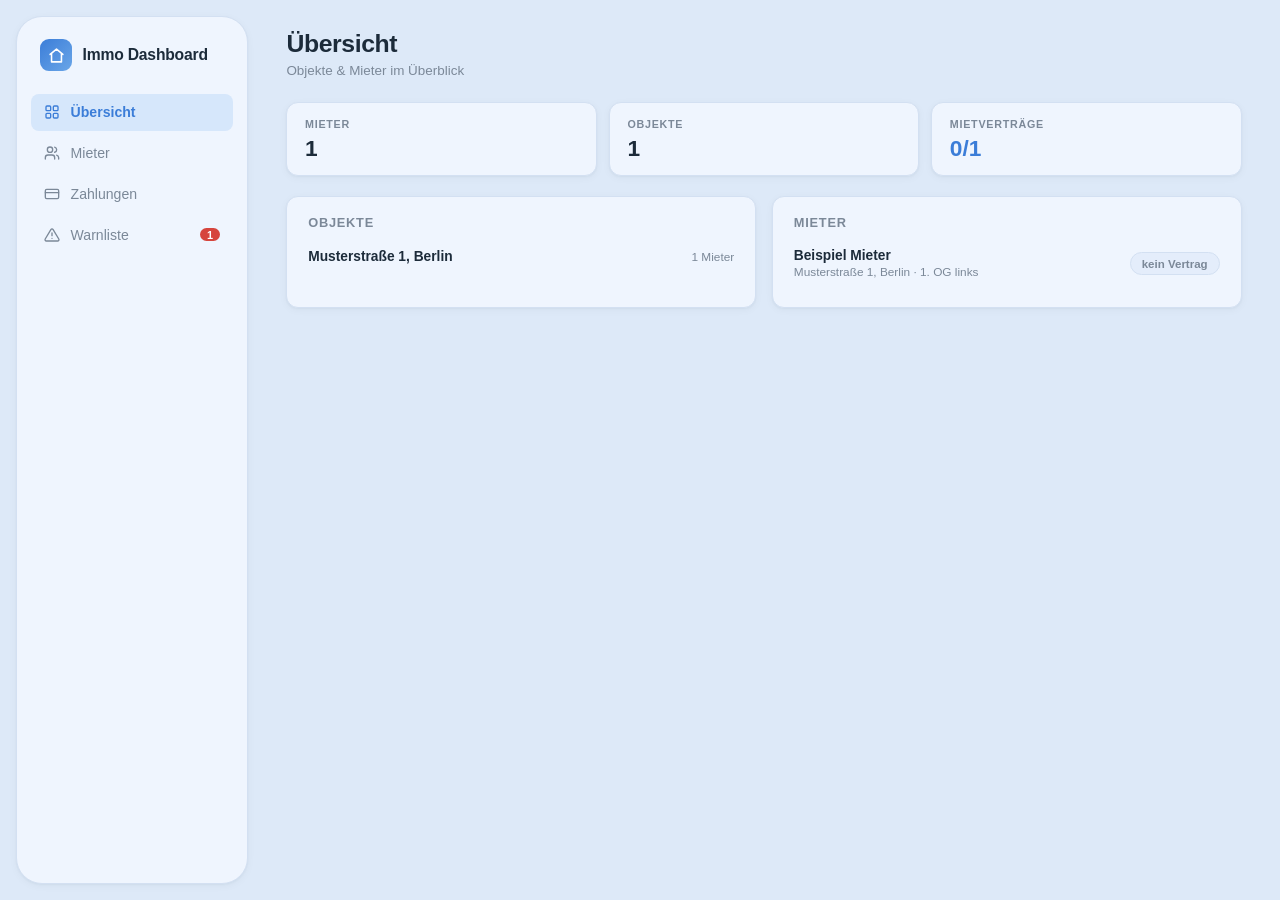
==== index.html @ cb917542 "Initial dashboard commit" ====
<!DOCTYPE html>
<html lang="de">
<head>
  <meta charset="UTF-8">
  <meta name="viewport" content="width=device-width, initial-scale=1.0">
  <title>Immo Dashboard</title>
  <link rel="stylesheet" href="style.css?v=8">
</head>
<body>
  <div class="layout">

    <!-- ── SIDEBAR ── -->
    <aside class="sidebar">
      <div class="brand">
        <div class="logo">
          <svg width="17" height="17" viewBox="0 0 24 24" fill="none" stroke="currentColor" stroke-width="2.2" stroke-linecap="round" stroke-linejoin="round"><path d="M3 10.5 12 3l9 7.5"/><path d="M5 9.5V21h14V9.5"/></svg>
        </div>
        Immo Dashboard
      </div>
      <nav class="side-nav">
        <button class="nav-item active" data-tab="uebersicht">
          <svg width="16" height="16" viewBox="0 0 24 24" fill="none" stroke="currentColor" stroke-width="2" stroke-linecap="round"><rect x="3" y="3" width="7" height="7" rx="1.5"/><rect x="14" y="3" width="7" height="7" rx="1.5"/><rect x="3" y="14" width="7" height="7" rx="1.5"/><rect x="14" y="14" width="7" height="7" rx="1.5"/></svg>
          Übersicht
        </button>
        <button class="nav-item" data-tab="mieter">
          <svg width="16" height="16" viewBox="0 0 24 24" fill="none" stroke="currentColor" stroke-width="2" stroke-linecap="round" stroke-linejoin="round"><path d="M16 21v-2a4 4 0 0 0-4-4H6a4 4 0 0 0-4 4v2"/><circle cx="9" cy="7" r="4"/><path d="M22 21v-2a4 4 0 0 0-3-3.87"/><path d="M16 3.13a4 4 0 0 1 0 7.75"/></svg>
          Mieter
        </button>
        <button class="nav-item" data-tab="zahlungen">
          <svg width="16" height="16" viewBox="0 0 24 24" fill="none" stroke="currentColor" stroke-width="2" stroke-linecap="round" stroke-linejoin="round"><rect x="2" y="5" width="20" height="14" rx="2"/><path d="M2 10h20"/></svg>
          Zahlungen
        </button>
        <button class="nav-item" data-tab="warnliste">
          <svg width="16" height="16" viewBox="0 0 24 24" fill="none" stroke="currentColor" stroke-width="2" stroke-linecap="round" stroke-linejoin="round"><path d="M10.3 3.86 1.82 18a2 2 0 0 0 1.71 3h16.94a2 2 0 0 0 1.71-3L13.7 3.86a2 2 0 0 0-3.4 0Z"/><path d="M12 9v4"/><path d="M12 17h.01"/></svg>
          Warnliste <span id="warn-badge"></span>
        </button>
      </nav>
    </aside>

    <!-- ── CONTENT ── -->
    <main class="content">
      <header>
        <div class="header-top">
          <div>
            <h1 id="page-title">Übersicht</h1>
            <p class="subtitle" id="page-subtitle">Mietzahlungen</p>
          </div>
          <button class="btn-primary" id="header-action" onclick="headerAction(event)" style="display:none">+ Mieter hinzufügen</button>
        </div>
      </header>

      <!-- ── ÜBERSICHT ── -->
      <div id="tab-uebersicht" class="tab active">
        <div class="kpi-grid" id="ue-kpis"></div>
        <div class="grid-2">
          <div class="panel">
            <h3>Objekte</h3>
            <div id="ue-objekt-list"></div>
          </div>
          <div class="panel">
            <h3>Mieter</h3>
            <div id="ue-mieter-list"></div>
          </div>
        </div>
      </div>

      <!-- ── MIETER ── -->
      <div id="tab-mieter" class="tab">
        <div class="filter-bar filter-bar-2">
          <input id="m-search" placeholder="Suche Mieter / Objekt..." oninput="renderMieter()">
          <select id="m-objekt-filter" onchange="renderMieter()"><option value="">Alle Objekte</option></select>
          <button class="btn-outline" onclick="resetMieterFilter()">Zurücksetzen</button>
        </div>
        <div class="table-wrap">
          <table id="mieter-table">
            <thead>
              <tr>
                <th>Mieter</th>
                <th>Objekt</th>
                <th>Fällig am</th>
                <th>IBAN</th>
                <th>Mietvertrag</th>
              </tr>
            </thead>
            <tbody id="mieter-tbody"></tbody>
          </table>
        </div>
        <p class="empty-hint" id="mieter-empty">Noch keine Mieter angelegt.</p>
      </div>

      <!-- ── ZAHLUNGEN ── -->
      <div id="tab-zahlungen" class="tab">
        <div class="alert" id="zahlungen-alert" style="display:none"></div>
        <div class="filter-bar">
          <input id="z-search" placeholder="Suche Mieter / Objekt..." oninput="renderZahlungen()">
          <select id="z-status-filter" onchange="renderZahlungen()">
            <option value="">Alle Stati</option>
            <option value="bezahlt">Bezahlt</option>
            <option value="teilzahlung">Teilzahlung</option>
            <option value="offen">Offen</option>
            <option value="ueberfaellig">Überfällig</option>
          </select>
          <select id="z-objekt-filter" onchange="renderZahlungen()"><option value="">Alle Objekte</option></select>
          <select id="monat-select" onchange="onMonatChange()"></select>
          <button class="btn-outline" onclick="resetZahlungenFilter()">Zurücksetzen</button>
        </div>
        <div class="table-wrap">
          <table id="zahlungen-table">
            <thead>
              <tr>
                <th>Mieter</th>
                <th>Objekt</th>
                <th class="text-right">Monatsmiete</th>
                <th>Fällig am</th>
                <th>Bezahlt am</th>
                <th class="text-right">Offener Betrag</th>
                <th>Status</th>
              </tr>
            </thead>
            <tbody id="zahlungen-tbody"></tbody>
          </table>
        </div>
        <p class="empty-hint" id="zahlungen-empty" style="display:none">Keine Mieter für diesen Monat gefunden.</p>
      </div>

      <!-- ── WARNLISTE ── -->
      <div id="tab-warnliste" class="tab">
        <div class="toolbar">
          <div class="filter-inline">
            <label class="inline-label">Monat</label>
            <select id="warn-monat-select" onchange="renderWarnliste()"></select>
          </div>
        </div>
        <div id="warn-stats" class="kpi-grid"></div>
        <div id="warn-cards"></div>
        <p class="empty-hint success" id="warn-empty" style="display:none">✓ Alle Mietzahlungen für diesen Monat eingegangen.</p>

        <div id="unklar-section" style="display:none">
          <h3 class="section-title" style="margin-top:2rem">Unklare Zahlungen</h3>
          <p class="text-muted" style="margin-bottom:.75rem">Eingegangene Beträge ohne eindeutige Zuordnung – bitte manuell zuordnen oder verwerfen.</p>
          <div id="unklar-cards"></div>
        </div>
      </div>
    </main>
  </div>

  <!-- ── DIALOGS ── -->
  <div id="context-menu" class="context-menu" style="display:none"></div>
  <input type="file" id="ctx-vertrag-input" accept=".pdf,image/*" hidden>
  <input type="file" id="vertrag-new-input" accept=".pdf,image/*" hidden>
  <div id="vertrag-status" class="vertrag-status" style="display:none"></div>
  <div id="overlay" class="overlay" onclick="closeAllDialogs()"></div>

  <dialog id="mieter-dialog">
    <h3 id="mieter-dialog-title">Mieter hinzufügen</h3>
    <div class="dialog-note" id="vertrag-attached"></div>
    <form id="mieter-form" onsubmit="saveMieter(event)">
      <input type="hidden" id="mieter-id">
      <label>Name *<input type="text" id="m-name" required placeholder="Max Mustermann"></label>
      <label>Objekt *<input type="text" id="m-objekt" required placeholder="Musterstr. 1, Berlin"></label>
      <label>Wohnung / Zimmer<input type="text" id="m-einheit" placeholder="OG links / Zimmer 2"></label>
      <label>Soll-Miete (€) *<input type="number" id="m-miete" required min="0" step="0.01" placeholder="850.00"></label>
      <label>Fällig am (Tag) *<input type="number" id="m-faellig" required min="1" max="28" placeholder="1"></label>
      <label>IBAN<input type="text" id="m-iban" placeholder="DE12 3456 7890 1234 5678 90"></label>
      <label>Verwendungszweck (Schlüsselwort)<input type="text" id="m-vwz" placeholder="Miete OG links"></label>
      <label>Mietvertrag (PDF/Bild)<input type="file" id="m-vertrag" accept=".pdf,image/*"></label>
      <div class="dialog-actions">
        <button type="button" class="btn-ghost" onclick="closeAllDialogs()">Abbrechen</button>
        <button type="submit" class="btn-primary">Speichern</button>
      </div>
    </form>
  </dialog>

  <dialog id="zahlung-dialog">
    <h3>Zahlung eintragen</h3>
    <form id="zahlung-form" onsubmit="saveZahlung(event)">
      <input type="hidden" id="z-mieter-id">
      <input type="hidden" id="z-monat">
      <label>Mieter<select id="z-mieter-select" onchange="prefillZahlung()"></select></label>
      <label>Betrag (€) *<input type="number" id="z-betrag" required min="0" step="0.01"></label>
      <label>Datum *<input type="date" id="z-datum" required></label>
      <label>Notiz<input type="text" id="z-notiz" placeholder="z.B. bar erhalten"></label>
      <div class="dialog-actions">
        <button type="button" class="btn-ghost" onclick="closeAllDialogs()">Abbrechen</button>
        <button type="submit" class="btn-primary">Speichern</button>
      </div>
    </form>
  </dialog>

  <script src="app.js?v=10"></script>
</body>
</html>
---- style.css ----
:root {
  --bg: #dde9f8;
  --surface: #eff5fe;
  --surface2: #e4edfb;
  --border: #d3e0f2;
  --border-strong: #bdd0ea;
  --accent: #3b7dd8;
  --accent-hover: #2e6cc4;
  --accent-light: #d6e7fb;
  --success: #1e9e5a;
  --success-bg: #e7f6ee;
  --success-border: #c4e8d4;
  --warn: #c8860d;
  --warn-bg: #fdf4e0;
  --warn-border: #f0ddb0;
  --danger: #d6453d;
  --danger-bg: #fcebea;
  --danger-border: #f4c7c4;
  --text: #1c2b3a;
  --text-muted: #7b8898;
  --radius: 12px;
  --radius-sm: 8px;
  --shadow: 0 1px 2px rgba(28,43,58,.04), 0 2px 8px rgba(28,43,58,.04);
}

* { box-sizing: border-box; margin: 0; padding: 0; }

body {
  font-family: -apple-system, BlinkMacSystemFont, 'Segoe UI', Roboto, sans-serif;
  background: var(--bg);
  color: var(--text);
  min-height: 100vh;
  font-size: 14px;
  -webkit-font-smoothing: antialiased;
}

/* ── LAYOUT ── */
.layout { display: flex; min-height: 100vh; }

.sidebar {
  width: 232px;
  flex-shrink: 0;
  background: var(--surface);
  border: 1px solid var(--border);
  border-radius: 26px;
  padding: 1.4rem .9rem;
  position: sticky;
  top: 1rem;
  height: calc(100vh - 2rem);
  margin: 1rem 0 1rem 1rem;
  box-shadow: var(--shadow);
}

.brand {
  display: flex;
  align-items: center;
  gap: .65rem;
  font-weight: 700;
  font-size: .98rem;
  letter-spacing: -.2px;
  color: var(--text);
  padding: 0 .55rem 1.4rem;
}

.logo {
  width: 32px;
  height: 32px;
  border-radius: 9px;
  background: linear-gradient(135deg, #3b7dd8, #6aa6e8);
  display: grid;
  place-items: center;
  color: #fff;
  flex-shrink: 0;
}

.side-nav { display: flex; flex-direction: column; gap: .25rem; }

.nav-item {
  display: flex;
  align-items: center;
  gap: .65rem;
  width: 100%;
  text-align: left;
  background: none;
  border: none;
  padding: .65rem .8rem;
  border-radius: var(--radius-sm);
  color: var(--text-muted);
  font-size: .88rem;
  font-weight: 500;
  cursor: pointer;
  transition: background .15s, color .15s;
}
.nav-item svg { flex-shrink: 0; }
.nav-item:hover { background: var(--surface2); color: var(--text); }
.nav-item.active { background: var(--accent-light); color: var(--accent); font-weight: 600; }

#warn-badge {
  background: var(--danger);
  color: #fff;
  border-radius: 99px;
  font-size: .68rem;
  padding: .06rem .42rem;
  margin-left: auto;
  font-weight: 700;
}

.content {
  flex: 1;
  min-width: 0;
  padding: 1.9rem 2.4rem 4rem;
  max-width: 1180px;
}

/* ── HEADER ── */
header { margin-bottom: 1.5rem; }

.header-top {
  display: flex;
  align-items: flex-start;
  justify-content: space-between;
  gap: 1rem;
}

.header-top h1 {
  font-size: 1.55rem;
  font-weight: 700;
  letter-spacing: -.4px;
  color: var(--text);
  line-height: 1.15;
}

.subtitle {
  font-size: .84rem;
  color: var(--text-muted);
  margin-top: .25rem;
}

/* ── TABS ── */
.tab { display: none; }
.tab.active { display: block; }

/* ── KPI CARDS ── */
.kpi-grid {
  display: grid;
  grid-template-columns: repeat(auto-fit, minmax(148px, 1fr));
  gap: .75rem;
  margin-bottom: 1.25rem;
}

.kpi {
  background: var(--surface);
  border: 1px solid var(--border);
  border-radius: var(--radius);
  padding: .95rem 1.1rem;
  box-shadow: var(--shadow);
}
.kpi .label {
  font-size: .67rem;
  text-transform: uppercase;
  letter-spacing: .07em;
  color: var(--text-muted);
  font-weight: 600;
  margin-bottom: .45rem;
}
.kpi .value { font-size: 1.42rem; font-weight: 700; color: var(--text); line-height: 1; }
.kpi.green .value { color: var(--success); }
.kpi.red .value { color: var(--danger); }
.kpi.warn .value { color: var(--warn); }
.kpi.accent .value { color: var(--accent); }

/* ── ÜBERSICHT PANELS ── */
.grid-2 {
  display: grid;
  grid-template-columns: 1fr 1fr;
  gap: 1rem;
}

.panel {
  background: var(--surface);
  border: 1px solid var(--border);
  border-radius: var(--radius);
  padding: 1.1rem 1.3rem;
  box-shadow: var(--shadow);
}
.panel h3 {
  font-size: .8rem;
  font-weight: 600;
  text-transform: uppercase;
  letter-spacing: .06em;
  color: var(--text-muted);
  margin-bottom: .5rem;
}

.mini-row {
  display: flex;
  align-items: center;
  justify-content: space-between;
  gap: 1rem;
  padding: .65rem 0;
  border-top: 1px solid var(--surface2);
}
.mini-row:first-of-type { border-top: none; }
.mini-main { font-weight: 600; font-size: .86rem; color: var(--text); }
.mini-sub { font-size: .74rem; color: var(--text-muted); margin-top: .12rem; }
.mini-right { text-align: right; flex-shrink: 0; }
.mini-amount { font-weight: 700; font-size: .9rem; }
.mini-amount.red { color: var(--danger); }
.mini-amount.green { color: var(--success); }
.mini-empty { color: var(--text-muted); font-size: .84rem; padding: 1.2rem 0; text-align: center; }

/* ── ALERT ── */
.alert {
  background: var(--warn-bg);
  border: 1px solid var(--warn-border);
  color: #8a5f15;
  padding: .8rem 1.1rem;
  border-radius: var(--radius);
  font-size: .85rem;
  margin-bottom: 1.25rem;
  font-weight: 500;
}

/* ── FILTER BAR ── */
.filter-bar {
  display: grid;
  grid-template-columns: 2fr 1fr 1fr 1fr auto;
  gap: .6rem;
  margin-bottom: 1.25rem;
}
.filter-bar-2 { grid-template-columns: 2fr 1fr auto; }

.filter-bar input, .filter-bar select {
  background: var(--surface);
  color: var(--text);
  border: 1px solid var(--border);
  padding: .6rem .85rem;
  border-radius: var(--radius-sm);
  font-size: .85rem;
  outline: none;
  transition: border-color .15s, box-shadow .15s;
}
.filter-bar input:focus, .filter-bar select:focus {
  border-color: var(--accent);
  box-shadow: 0 0 0 3px rgba(59,125,216,.13);
}

.filter-inline { display: flex; align-items: center; gap: .6rem; }
.inline-label { font-size: .78rem; color: var(--text-muted); font-weight: 600; }

/* ── TOOLBAR ── */
.toolbar {
  display: flex;
  align-items: center;
  justify-content: space-between;
  margin-bottom: 1.25rem;
  gap: .75rem;
  flex-wrap: wrap;
}

/* ── BUTTONS ── */
.btn-primary {
  background: var(--accent);
  color: #fff;
  border: none;
  padding: .6rem 1.1rem;
  border-radius: var(--radius-sm);
  cursor: pointer;
  font-size: .85rem;
  font-weight: 600;
  transition: background .15s;
}
.btn-primary:hover { background: var(--accent-hover); }

.btn-outline {
  background: var(--surface);
  color: var(--text);
  border: 1px solid var(--border-strong);
  padding: .6rem 1.1rem;
  border-radius: var(--radius-sm);
  cursor: pointer;
  font-size: .85rem;
  font-weight: 600;
  transition: background .15s, border-color .15s;
}
.btn-outline:hover { background: var(--surface2); }

.btn-ghost {
  background: none;
  color: var(--text-muted);
  border: none;
  padding: .6rem .9rem;
  border-radius: var(--radius-sm);
  cursor: pointer;
  font-size: .85rem;
  font-weight: 500;
  transition: color .15s;
}
.btn-ghost:hover { color: var(--text); }

/* ── KONTEXTMENÜ ── */
.context-menu {
  position: fixed;
  z-index: 400;
  background: var(--surface);
  border: 1px solid var(--border);
  border-radius: 12px;
  box-shadow: 0 10px 32px rgba(28,43,58,.16);
  padding: .35rem;
  min-width: 200px;
}
.context-menu button {
  display: block;
  width: 100%;
  text-align: left;
  padding: .55rem .8rem;
  border: none;
  background: none;
  font-size: .85rem;
  color: var(--text);
  border-radius: 8px;
  cursor: pointer;
}
.context-menu button:hover { background: var(--accent-light); }
.context-menu button.danger { color: var(--danger); }
.context-menu button.danger:hover { background: var(--danger-bg); }
.context-menu .sep { height: 1px; background: var(--border); margin: .3rem .5rem; }

/* ── TABLES ── */
.table-wrap {
  background: var(--surface);
  border: 1px solid var(--border);
  border-radius: var(--radius);
  overflow: hidden;
  box-shadow: var(--shadow);
}

table { width: 100%; border-collapse: collapse; }

thead tr { background: var(--surface2); border-bottom: 1px solid var(--border); }
th {
  text-align: left;
  padding: .8rem 1.1rem;
  font-size: .67rem;
  text-transform: uppercase;
  letter-spacing: .05em;
  color: var(--text-muted);
  font-weight: 600;
  white-space: nowrap;
}

td {
  padding: .85rem 1.1rem;
  border-top: 1px solid var(--border);
  font-size: .85rem;
  vertical-align: middle;
}
tbody tr:first-child td { border-top: none; }
tbody tr:hover { background: #e4edfb; }

.row-name { font-weight: 600; color: var(--text); }
.row-sub { font-size: .75rem; color: var(--text-muted); margin-top: .15rem; }

/* ── SELECT (default) ── */
select {
  background: var(--surface);
  color: var(--text);
  border: 1px solid var(--border);
  padding: .55rem .8rem;
  border-radius: var(--radius-sm);
  font-size: .82rem;
  cursor: pointer;
  outline: none;
}
select:focus { border-color: var(--accent); }

/* ── STATUS BADGES ── */
.badge {
  display: inline-block;
  padding: .26rem .7rem;
  border-radius: 999px;
  font-size: .72rem;
  font-weight: 600;
  border: 1px solid transparent;
  white-space: nowrap;
}
.badge-success { background: var(--success-bg); color: var(--success); border-color: var(--success-border); }
.badge-warn    { background: var(--warn-bg);    color: var(--warn);    border-color: var(--warn-border); }
.badge-danger  { background: var(--danger-bg);  color: var(--danger);  border-color: var(--danger-border); }
.badge-muted   { background: var(--surface2);   color: var(--text-muted); border-color: var(--border); }

/* ── WARNLISTE ── */
.warn-card {
  background: var(--surface);
  border: 1px solid var(--border);
  border-left: 3px solid var(--danger);
  border-radius: var(--radius);
  padding: 1rem 1.25rem;
  display: flex;
  flex-direction: column;
  gap: .4rem;
  box-shadow: var(--shadow);
  margin-bottom: .75rem;
}
.warn-card.partial { border-left-color: var(--warn); }
.warn-card-header { display: flex; align-items: center; justify-content: space-between; gap: 1rem; }
.warn-card h3 { font-size: .92rem; color: var(--text); }
.warn-card .sub { font-size: .78rem; color: var(--text-muted); }
.warn-card .amount { font-size: 1.05rem; font-weight: 700; color: var(--danger); }
.warn-card.partial .amount { color: var(--warn); }

/* ── MIETVERTRAG AUTO-AUSLESEN ── */
.vertrag-status {
  position: fixed;
  bottom: 1.25rem;
  right: 1.25rem;
  background: var(--text);
  color: #fff;
  padding: .75rem 1.15rem;
  border-radius: var(--radius-sm);
  font-size: .82rem;
  z-index: 300;
  box-shadow: 0 8px 24px rgba(28,43,58,.25);
  max-width: 340px;
}

.dialog-note {
  display: none;
  background: var(--success-bg);
  border: 1px solid var(--success-border);
  color: var(--success);
  font-size: .76rem;
  font-weight: 600;
  padding: .5rem .7rem;
  border-radius: 6px;
  margin-bottom: 1rem;
}

/* ── DIALOGS ── */
.overlay {
  display: none;
  position: fixed; inset: 0;
  background: rgba(28,43,58,.4);
  backdrop-filter: blur(4px);
  z-index: 100;
}
.overlay.open { display: block; }

dialog {
  position: fixed;
  top: 50%; left: 50%;
  transform: translate(-50%, -50%);
  background: var(--surface);
  border: 1px solid var(--border);
  border-radius: 14px;
  padding: 1.75rem 2rem;
  width: min(440px, 95vw);
  z-index: 200;
  box-shadow: 0 16px 48px rgba(28,43,58,.18);
  color: var(--text);
}
dialog h3 { margin-bottom: 1.2rem; font-size: 1.05rem; }

dialog label {
  display: flex;
  flex-direction: column;
  gap: .3rem;
  margin-bottom: .85rem;
  font-size: .7rem;
  color: var(--text-muted);
  font-weight: 600;
  letter-spacing: .04em;
  text-transform: uppercase;
}
dialog input, dialog select {
  background: var(--surface);
  color: var(--text);
  border: 1px solid var(--border);
  padding: .6rem .8rem;
  border-radius: var(--radius-sm);
  font-size: .9rem;
  outline: none;
  width: 100%;
}
dialog input:focus, dialog select:focus {
  border-color: var(--accent);
  box-shadow: 0 0 0 3px rgba(59,125,216,.13);
}

.dialog-actions { display: flex; justify-content: flex-end; gap: .5rem; margin-top: 1.25rem; }

/* ── UNKLARE ZAHLUNGEN ── */
.match-select {
  background: var(--surface);
  color: var(--text);
  border: 1px solid var(--border);
  padding: .35rem .55rem;
  border-radius: 6px;
  font-size: .78rem;
  max-width: 180px;
}
.section-title { font-size: .95rem; font-weight: 600; color: var(--text); margin-bottom: .4rem; }

/* ── MISC ── */
.empty-hint { text-align: center; color: var(--text-muted); padding: 3rem; font-size: .88rem; }
.empty-hint.success { color: var(--success); }
.text-right { text-align: right; }
.text-muted { color: var(--text-muted); }

@media (max-width: 980px) {
  .layout { flex-direction: column; }
  .sidebar {
    width: auto;
    height: auto;
    position: static;
    display: flex;
    align-items: center;
    gap: .5rem;
    padding: .7rem 1rem;
    border: 1px solid var(--border);
    border-radius: 20px;
    margin: .75rem;
  }
  .brand { padding: 0 .75rem 0 0; }
  .side-nav { flex-direction: row; flex-wrap: wrap; }
  .nav-item { width: auto; }
  .content { padding: 1.25rem 1.25rem 3rem; }
  .filter-bar { grid-template-columns: 1fr 1fr; }
  .filter-bar-2 { grid-template-columns: 1fr; }
  .grid-2 { grid-template-columns: 1fr; }
}
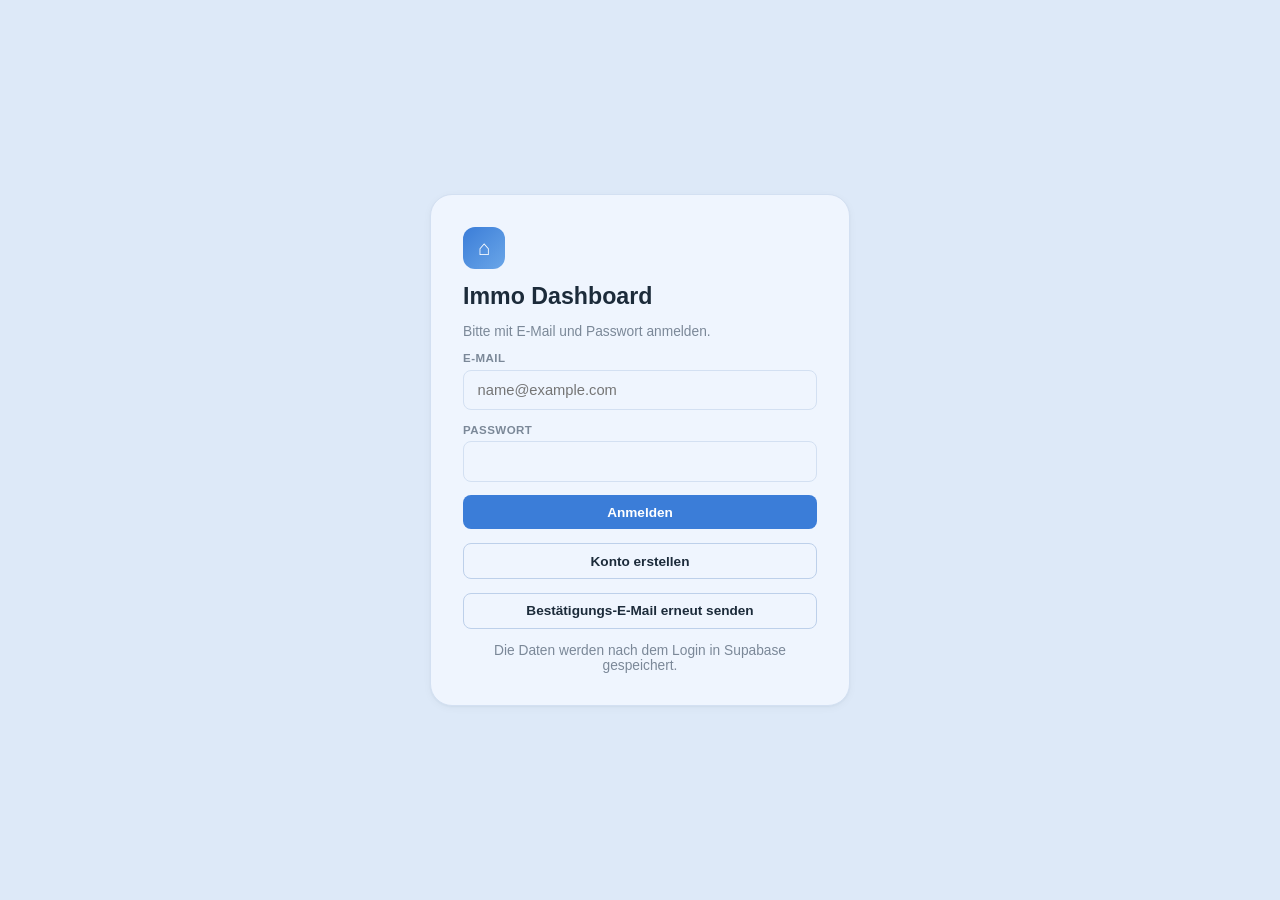
==== commit c80cb523: "Deploy Supabase-backed immo dashboard" ====
--- a/index.html
+++ b/index.html
@@ -7,7 +7,22 @@
   <link rel="stylesheet" href="style.css?v=8">
 </head>
 <body>
-  <div class="layout">
+  <div id="auth-screen" class="auth-screen">
+    <form class="auth-card" onsubmit="loginWithEmail(event)">
+      <div class="auth-logo">⌂</div>
+      <h1>Immo Dashboard</h1>
+      <p>Bitte mit E-Mail und Passwort anmelden.</p>
+      <label>E-Mail<input type="email" id="auth-email" required autocomplete="email" placeholder="name@example.com"></label>
+      <label>Passwort<input type="password" id="auth-password" required autocomplete="current-password" minlength="6"></label>
+      <div id="auth-status" class="auth-status" style="display:none"></div>
+      <button type="submit" class="btn-primary">Anmelden</button>
+      <button type="button" class="btn-outline" onclick="signUpWithEmail()">Konto erstellen</button>
+      <button type="button" class="btn-outline" onclick="resendConfirmationEmail()">Bestätigungs-E-Mail erneut senden</button>
+      <p class="auth-hint">Die Daten werden nach dem Login in Supabase gespeichert.</p>
+    </form>
+  </div>
+
+  <div class="layout" style="display:none">
 
     <!-- ── SIDEBAR ── -->
     <aside class="sidebar">
@@ -45,7 +60,11 @@
             <h1 id="page-title">Übersicht</h1>
             <p class="subtitle" id="page-subtitle">Mietzahlungen</p>
           </div>
-          <button class="btn-primary" id="header-action" onclick="headerAction(event)" style="display:none">+ Mieter hinzufügen</button>
+          <div class="user-tools">
+            <span id="user-label" class="user-label"></span>
+            <button class="btn-outline" id="logout-btn" onclick="logout()">Logout</button>
+            <button class="btn-primary" id="header-action" onclick="headerAction(event)" style="display:none">+ Mieter hinzufügen</button>
+          </div>
         </div>
       </header>
 
@@ -148,6 +167,7 @@
   <div id="context-menu" class="context-menu" style="display:none"></div>
   <input type="file" id="ctx-vertrag-input" accept=".pdf,image/*" hidden>
   <input type="file" id="vertrag-new-input" accept=".pdf,image/*" hidden>
+  <input type="file" id="ctx-beleg-input" accept=".pdf,image/*" hidden>
   <div id="vertrag-status" class="vertrag-status" style="display:none"></div>
   <div id="overlay" class="overlay" onclick="closeAllDialogs()"></div>
 
@@ -180,6 +200,8 @@
       <label>Betrag (€) *<input type="number" id="z-betrag" required min="0" step="0.01"></label>
       <label>Datum *<input type="date" id="z-datum" required></label>
       <label>Notiz<input type="text" id="z-notiz" placeholder="z.B. bar erhalten"></label>
+      <label>Beleg (PDF/Bild)<input type="file" id="z-beleg" accept=".pdf,image/*"></label>
+      <div class="dialog-note" id="z-beleg-note"></div>
       <div class="dialog-actions">
         <button type="button" class="btn-ghost" onclick="closeAllDialogs()">Abbrechen</button>
         <button type="submit" class="btn-primary">Speichern</button>
@@ -187,6 +209,6 @@
     </form>
   </dialog>
 
-  <script src="app.js?v=10"></script>
+  <script type="module" src="app.js?v=14"></script>
 </body>
 </html>
--- a/style.css
+++ b/style.css
@@ -34,6 +34,70 @@
   -webkit-font-smoothing: antialiased;
 }
 
+/* ── LOGIN ── */
+.auth-screen {
+  min-height: 100vh;
+  display: grid;
+  place-items: center;
+  padding: 1.5rem;
+}
+.auth-card {
+  width: min(420px, 100%);
+  background: var(--surface);
+  border: 1px solid var(--border);
+  border-radius: 22px;
+  box-shadow: var(--shadow);
+  padding: 2rem;
+  display: flex;
+  flex-direction: column;
+  gap: .85rem;
+}
+.auth-logo {
+  width: 42px;
+  height: 42px;
+  border-radius: 12px;
+  background: linear-gradient(135deg, #3b7dd8, #6aa6e8);
+  color: #fff;
+  display: grid;
+  place-items: center;
+  font-weight: 800;
+  font-size: 1.3rem;
+}
+.auth-card h1 { font-size: 1.45rem; }
+.auth-card p { color: var(--text-muted); font-size: .86rem; }
+.auth-card label {
+  display: flex;
+  flex-direction: column;
+  gap: .35rem;
+  font-size: .72rem;
+  color: var(--text-muted);
+  font-weight: 700;
+  text-transform: uppercase;
+  letter-spacing: .04em;
+}
+.auth-card input {
+  background: var(--surface);
+  color: var(--text);
+  border: 1px solid var(--border);
+  padding: .7rem .85rem;
+  border-radius: var(--radius-sm);
+  font-size: .92rem;
+  outline: none;
+}
+.auth-card input:focus { border-color: var(--accent); box-shadow: 0 0 0 3px rgba(59,125,216,.13); }
+.auth-status {
+  padding: .65rem .8rem;
+  border-radius: var(--radius-sm);
+  font-size: .8rem;
+  background: var(--surface2);
+  color: var(--text);
+}
+.auth-status.error { background: var(--danger-bg); color: var(--danger); border: 1px solid var(--danger-border); }
+.auth-status.success { background: var(--success-bg); color: var(--success); border: 1px solid var(--success-border); }
+.auth-hint { text-align: center; }
+.user-tools { display: flex; align-items: center; gap: .6rem; flex-wrap: wrap; justify-content: flex-end; }
+.user-label { color: var(--text-muted); font-size: .82rem; }
+
 /* ── LAYOUT ── */
 .layout { display: flex; min-height: 100vh; }
 
